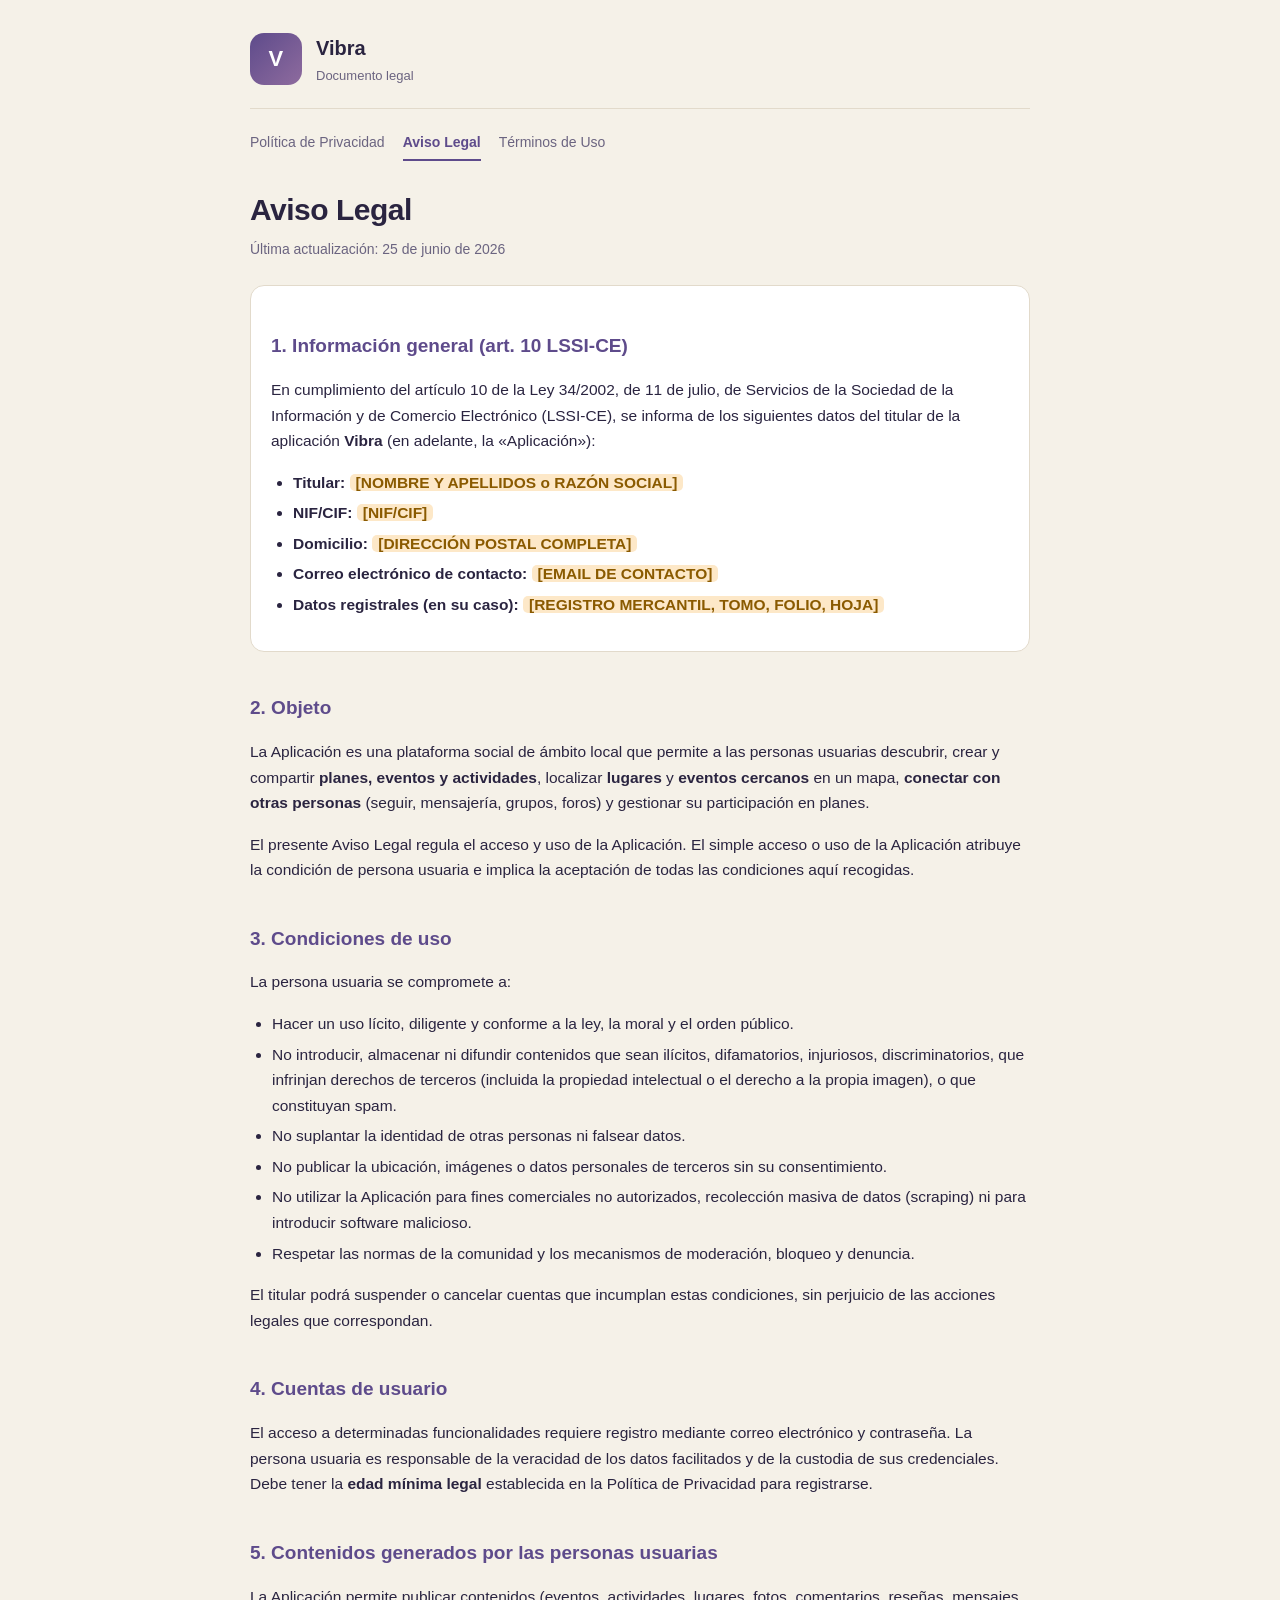
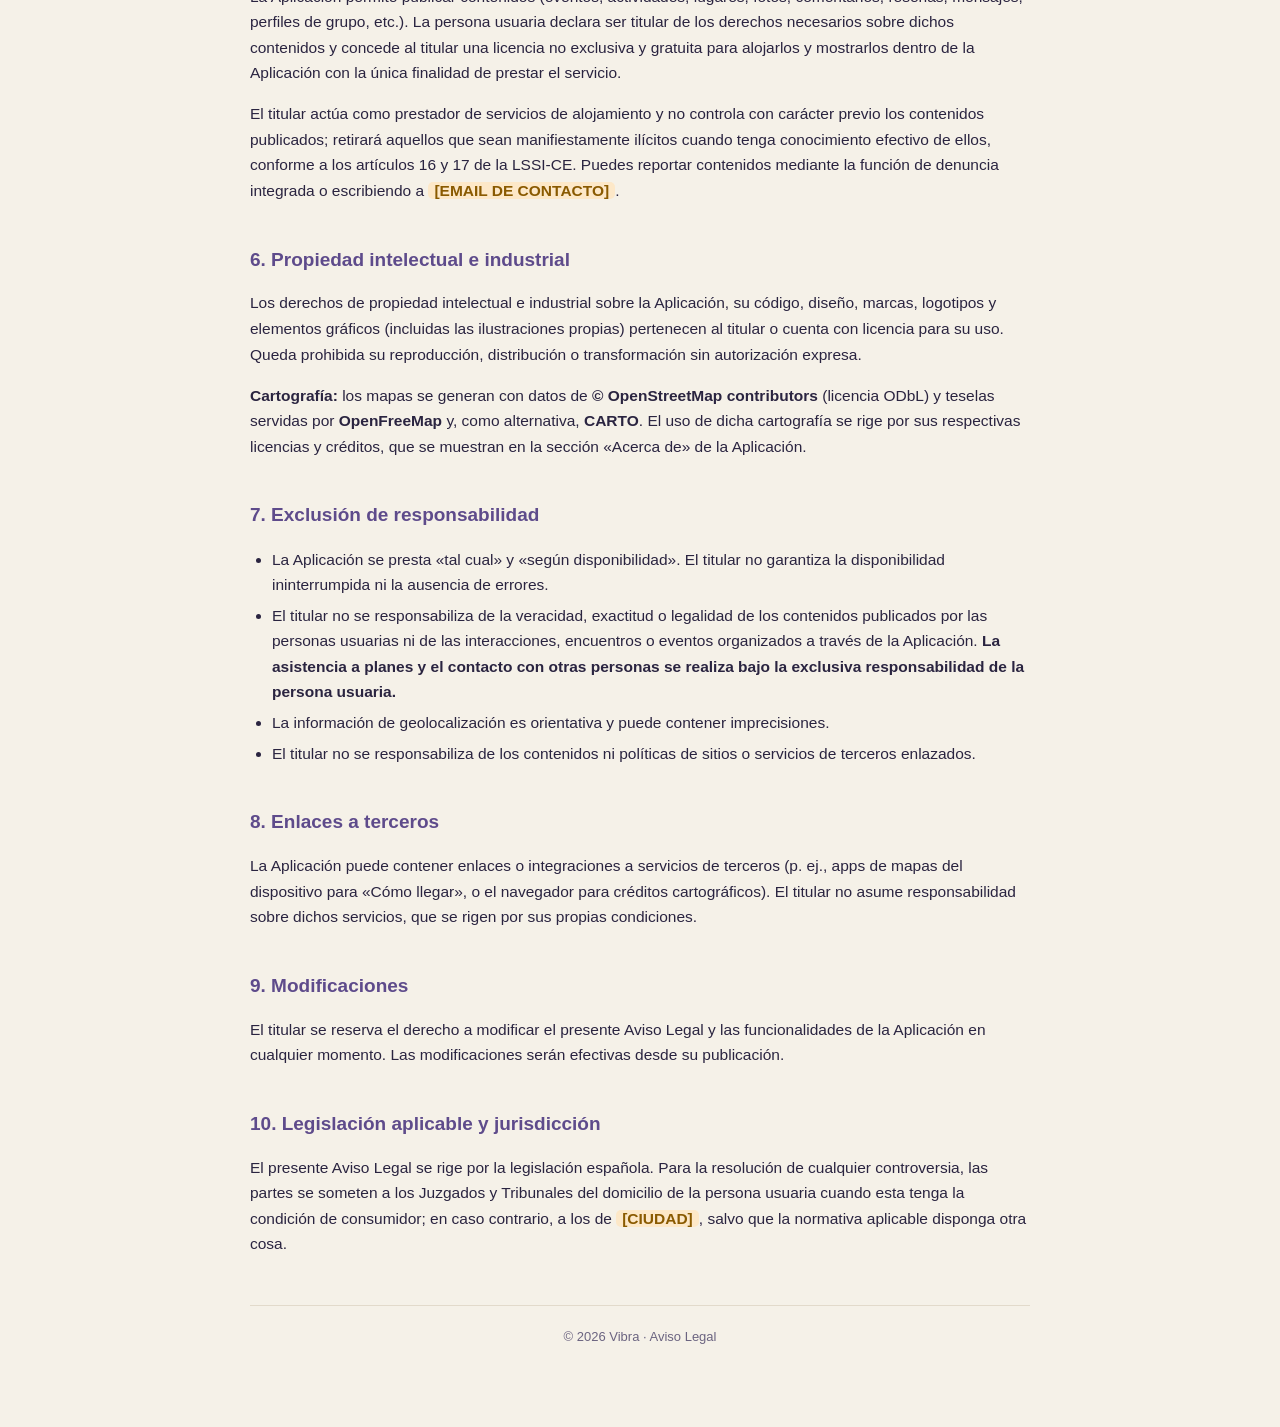
==== aviso-legal.html @ 25867aed "Add Aviso Legal and Términos pages; shared stylesheet + nav" ====
<!DOCTYPE html>
<html lang="es">
<head>
<meta charset="UTF-8">
<meta name="viewport" content="width=device-width, initial-scale=1.0">
<title>Aviso Legal · Vibra</title>
<meta name="description" content="Aviso Legal de la aplicación Vibra (LSSI-CE).">
<link rel="stylesheet" href="styles.css">
</head>
<body>
<div class="wrap">

  <header class="brand">
    <div class="logo">V</div>
    <div>
      <h1>Vibra</h1>
      <div class="sub">Documento legal</div>
    </div>
  </header>

  <nav class="nav">
    <a href="index.html">Política de Privacidad</a>
    <a href="aviso-legal.html" class="active">Aviso Legal</a>
    <a href="terminos.html">Términos de Uso</a>
  </nav>

  <h2 class="title">Aviso Legal</h2>
  <p class="updated">Última actualización: 25 de junio de 2026</p>

  <div class="card">
    <h3>1. Información general (art. 10 LSSI-CE)</h3>
    <p>En cumplimiento del artículo 10 de la Ley 34/2002, de 11 de julio, de Servicios de la Sociedad de la
    Información y de Comercio Electrónico (LSSI-CE), se informa de los siguientes datos del titular de la
    aplicación <strong>Vibra</strong> (en adelante, la «Aplicación»):</p>
    <ul>
      <li><strong>Titular:</strong> <span class="fill">[NOMBRE Y APELLIDOS o RAZÓN SOCIAL]</span></li>
      <li><strong>NIF/CIF:</strong> <span class="fill">[NIF/CIF]</span></li>
      <li><strong>Domicilio:</strong> <span class="fill">[DIRECCIÓN POSTAL COMPLETA]</span></li>
      <li><strong>Correo electrónico de contacto:</strong> <span class="fill">[EMAIL DE CONTACTO]</span></li>
      <li><strong>Datos registrales (en su caso):</strong> <span class="fill">[REGISTRO MERCANTIL, TOMO, FOLIO, HOJA]</span></li>
    </ul>
  </div>

  <h3>2. Objeto</h3>
  <p>La Aplicación es una plataforma social de ámbito local que permite a las personas usuarias descubrir,
  crear y compartir <strong>planes, eventos y actividades</strong>, localizar <strong>lugares</strong> y
  <strong>eventos cercanos</strong> en un mapa, <strong>conectar con otras personas</strong> (seguir,
  mensajería, grupos, foros) y gestionar su participación en planes.</p>
  <p>El presente Aviso Legal regula el acceso y uso de la Aplicación. El simple acceso o uso de la Aplicación
  atribuye la condición de persona usuaria e implica la aceptación de todas las condiciones aquí recogidas.</p>

  <h3>3. Condiciones de uso</h3>
  <p>La persona usuaria se compromete a:</p>
  <ul>
    <li>Hacer un uso lícito, diligente y conforme a la ley, la moral y el orden público.</li>
    <li>No introducir, almacenar ni difundir contenidos que sean ilícitos, difamatorios, injuriosos,
    discriminatorios, que infrinjan derechos de terceros (incluida la propiedad intelectual o el derecho a la
    propia imagen), o que constituyan spam.</li>
    <li>No suplantar la identidad de otras personas ni falsear datos.</li>
    <li>No publicar la ubicación, imágenes o datos personales de terceros sin su consentimiento.</li>
    <li>No utilizar la Aplicación para fines comerciales no autorizados, recolección masiva de datos
    (scraping) ni para introducir software malicioso.</li>
    <li>Respetar las normas de la comunidad y los mecanismos de moderación, bloqueo y denuncia.</li>
  </ul>
  <p>El titular podrá suspender o cancelar cuentas que incumplan estas condiciones, sin perjuicio de las
  acciones legales que correspondan.</p>

  <h3>4. Cuentas de usuario</h3>
  <p>El acceso a determinadas funcionalidades requiere registro mediante correo electrónico y contraseña. La
  persona usuaria es responsable de la veracidad de los datos facilitados y de la custodia de sus
  credenciales. Debe tener la <strong>edad mínima legal</strong> establecida en la Política de Privacidad
  para registrarse.</p>

  <h3>5. Contenidos generados por las personas usuarias</h3>
  <p>La Aplicación permite publicar contenidos (eventos, actividades, lugares, fotos, comentarios, reseñas,
  mensajes, perfiles de grupo, etc.). La persona usuaria declara ser titular de los derechos necesarios sobre
  dichos contenidos y concede al titular una licencia no exclusiva y gratuita para alojarlos y mostrarlos
  dentro de la Aplicación con la única finalidad de prestar el servicio.</p>
  <p>El titular actúa como prestador de servicios de alojamiento y no controla con carácter previo los
  contenidos publicados; retirará aquellos que sean manifiestamente ilícitos cuando tenga conocimiento
  efectivo de ellos, conforme a los artículos 16 y 17 de la LSSI-CE. Puedes reportar contenidos mediante la
  función de denuncia integrada o escribiendo a <span class="fill">[EMAIL DE CONTACTO]</span>.</p>

  <h3>6. Propiedad intelectual e industrial</h3>
  <p>Los derechos de propiedad intelectual e industrial sobre la Aplicación, su código, diseño, marcas,
  logotipos y elementos gráficos (incluidas las ilustraciones propias) pertenecen al titular o cuenta con
  licencia para su uso. Queda prohibida su reproducción, distribución o transformación sin autorización
  expresa.</p>
  <p><strong>Cartografía:</strong> los mapas se generan con datos de <strong>© OpenStreetMap
  contributors</strong> (licencia ODbL) y teselas servidas por <strong>OpenFreeMap</strong> y, como
  alternativa, <strong>CARTO</strong>. El uso de dicha cartografía se rige por sus respectivas licencias y
  créditos, que se muestran en la sección «Acerca de» de la Aplicación.</p>

  <h3>7. Exclusión de responsabilidad</h3>
  <ul>
    <li>La Aplicación se presta «tal cual» y «según disponibilidad». El titular no garantiza la disponibilidad
    ininterrumpida ni la ausencia de errores.</li>
    <li>El titular no se responsabiliza de la veracidad, exactitud o legalidad de los contenidos publicados
    por las personas usuarias ni de las interacciones, encuentros o eventos organizados a través de la
    Aplicación. <strong>La asistencia a planes y el contacto con otras personas se realiza bajo la exclusiva
    responsabilidad de la persona usuaria.</strong></li>
    <li>La información de geolocalización es orientativa y puede contener imprecisiones.</li>
    <li>El titular no se responsabiliza de los contenidos ni políticas de sitios o servicios de terceros
    enlazados.</li>
  </ul>

  <h3>8. Enlaces a terceros</h3>
  <p>La Aplicación puede contener enlaces o integraciones a servicios de terceros (p. ej., apps de mapas del
  dispositivo para «Cómo llegar», o el navegador para créditos cartográficos). El titular no asume
  responsabilidad sobre dichos servicios, que se rigen por sus propias condiciones.</p>

  <h3>9. Modificaciones</h3>
  <p>El titular se reserva el derecho a modificar el presente Aviso Legal y las funcionalidades de la
  Aplicación en cualquier momento. Las modificaciones serán efectivas desde su publicación.</p>

  <h3>10. Legislación aplicable y jurisdicción</h3>
  <p>El presente Aviso Legal se rige por la legislación española. Para la resolución de cualquier controversia,
  las partes se someten a los Juzgados y Tribunales del domicilio de la persona usuaria cuando esta tenga la
  condición de consumidor; en caso contrario, a los de <span class="fill">[CIUDAD]</span>, salvo que la
  normativa aplicable disponga otra cosa.</p>

  <footer>
    © 2026 Vibra · Aviso Legal
  </footer>

</div>
</body>
</html>
---- styles.css ----
:root {
  --cream: #F5F1E8;
  --ink: #2A2440;
  --violet: #5E4B8B;
  --muted: #6B6480;
  --line: #E2DACB;
  --card: #FFFFFF;
}
* { box-sizing: border-box; }
body {
  margin: 0;
  background: var(--cream);
  color: var(--ink);
  font-family: -apple-system, BlinkMacSystemFont, "Segoe UI", Roboto, Helvetica, Arial, sans-serif;
  line-height: 1.65;
  -webkit-font-smoothing: antialiased;
}
.wrap { max-width: 820px; margin: 0 auto; padding: 32px 20px 80px; }
header.brand {
  display: flex; align-items: center; gap: 14px;
  padding-bottom: 22px; margin-bottom: 8px;
  border-bottom: 1px solid var(--line);
}
.logo {
  width: 52px; height: 52px; border-radius: 14px; flex: none;
  background: linear-gradient(135deg, #5E4B8B, #8E6B9E);
  display: flex; align-items: center; justify-content: center;
  color: #fff; font-weight: 800; font-size: 22px; letter-spacing: .5px;
}
.brand h1 { font-size: 20px; margin: 0; }
.brand .sub { color: var(--muted); font-size: 13px; }
.nav {
  display: flex; gap: 18px; flex-wrap: wrap;
  margin: 18px 0 8px; font-size: 14px;
}
.nav a {
  color: var(--muted); text-decoration: none;
  padding: 4px 0; border-bottom: 2px solid transparent;
}
.nav a:hover { color: var(--violet); }
.nav a.active { color: var(--violet); border-bottom-color: var(--violet); font-weight: 700; }
h2.title { font-size: 30px; margin: 24px 0 4px; letter-spacing: -.5px; }
.updated { color: var(--muted); font-size: 14px; margin: 0 0 24px; }
h3 { color: var(--violet); font-size: 19px; margin: 34px 0 10px; padding-top: 6px; }
h4 { font-size: 16px; margin: 18px 0 6px; }
p, li { font-size: 15.5px; }
a { color: var(--violet); }
ul { padding-left: 22px; }
li { margin: 5px 0; }
table {
  width: 100%; border-collapse: collapse; margin: 14px 0;
  background: var(--card); border-radius: 12px; overflow: hidden;
  font-size: 14.5px;
}
th, td { text-align: left; padding: 10px 12px; border-bottom: 1px solid var(--line); vertical-align: top; }
th { background: #efe9dc; font-weight: 700; }
tr:last-child td { border-bottom: none; }
blockquote {
  margin: 16px 0; padding: 12px 16px;
  background: #fff; border-left: 4px solid var(--violet);
  border-radius: 8px; color: var(--muted); font-size: 14.5px;
}
.fill {
  background: #FDE8C8; color: #8a5a00; padding: 0 6px;
  border-radius: 5px; font-weight: 700; white-space: nowrap;
}
.card {
  background: var(--card); border: 1px solid var(--line);
  border-radius: 14px; padding: 4px 20px 18px; margin: 16px 0;
}
footer {
  margin-top: 48px; padding-top: 20px; border-top: 1px solid var(--line);
  color: var(--muted); font-size: 13px; text-align: center;
}
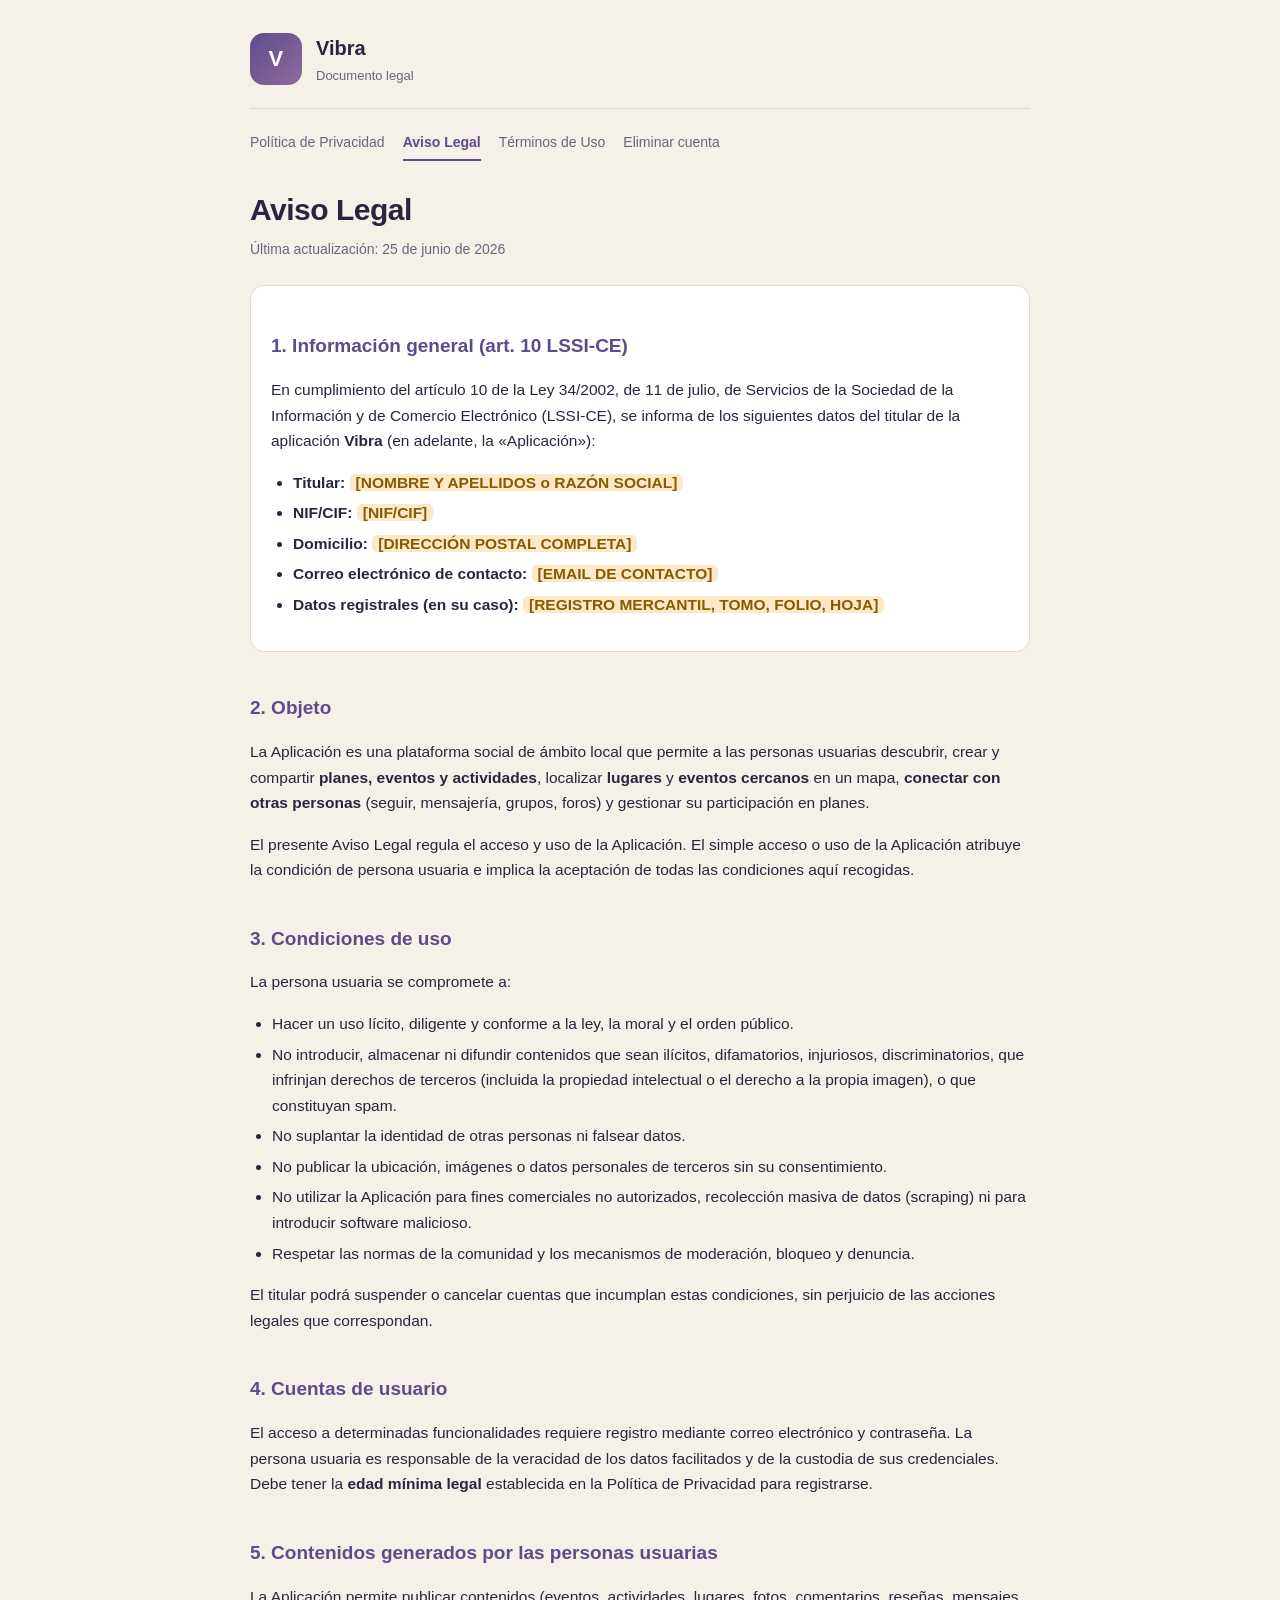
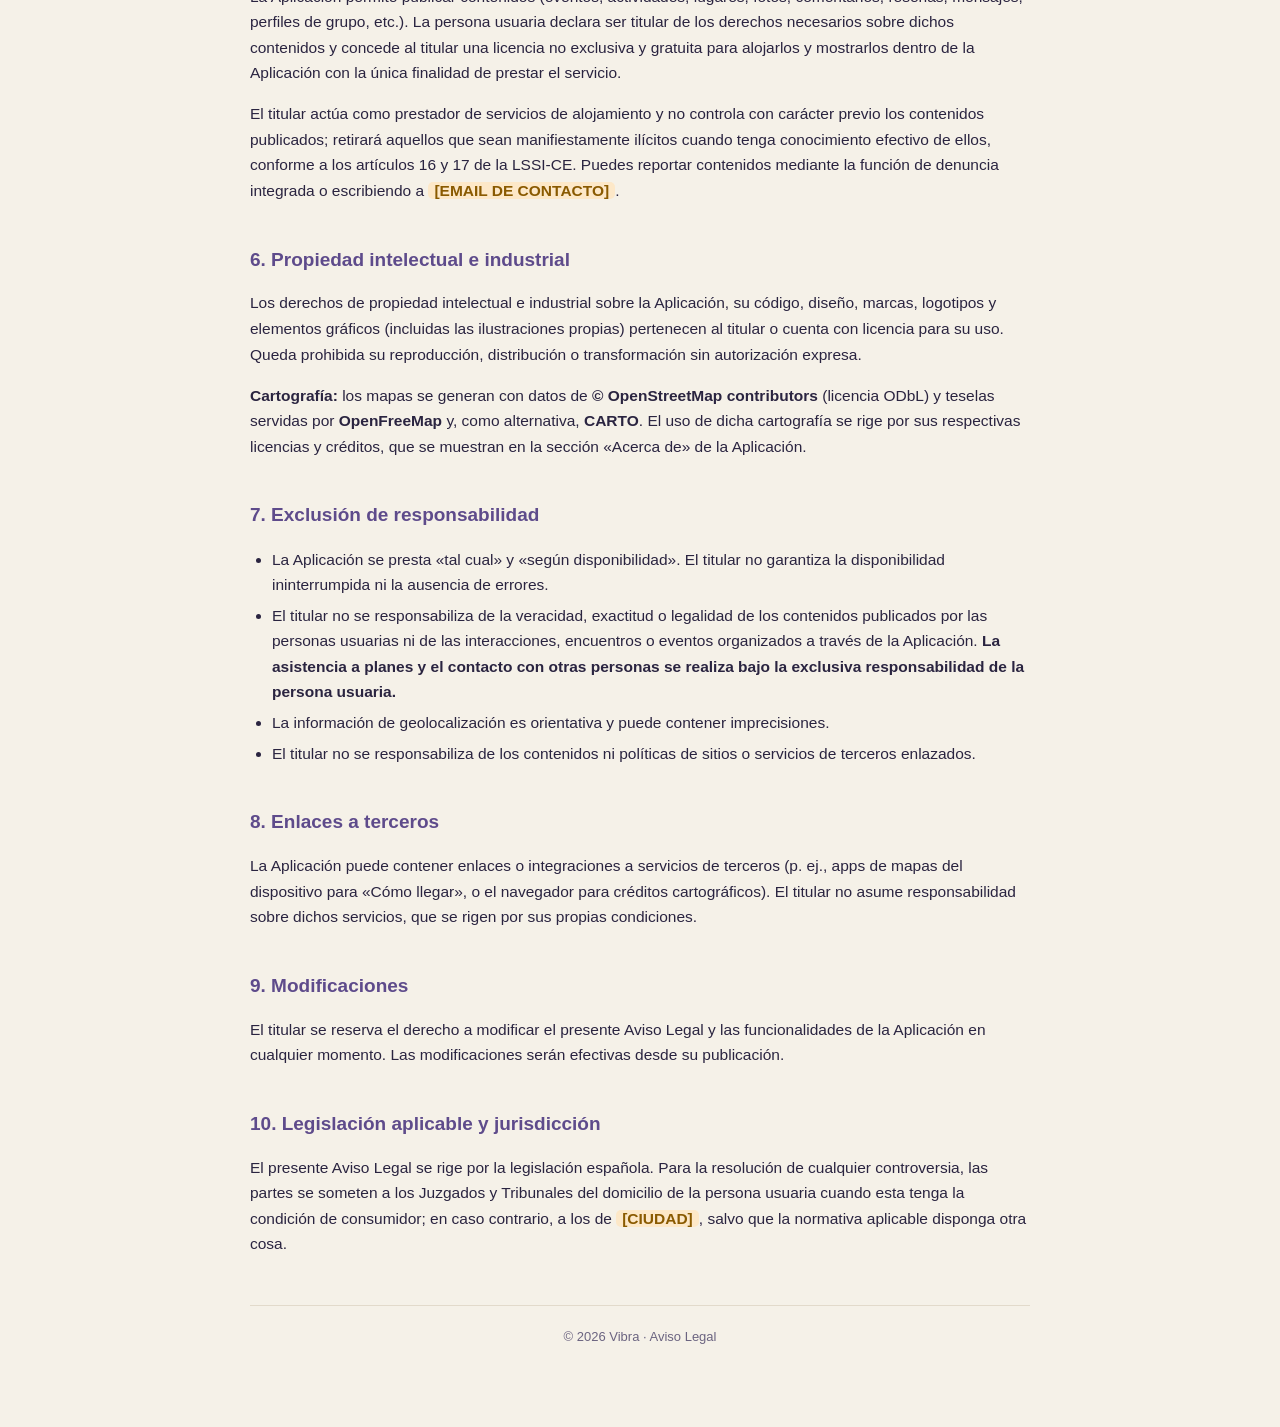
==== commit be58a5ae: "Add account & data deletion page; link in nav" ====
--- a/aviso-legal.html
+++ b/aviso-legal.html
@@ -22,6 +22,7 @@
     <a href="index.html">Política de Privacidad</a>
     <a href="aviso-legal.html" class="active">Aviso Legal</a>
     <a href="terminos.html">Términos de Uso</a>
+    <a href="eliminar-cuenta.html">Eliminar cuenta</a>
   </nav>
 
   <h2 class="title">Aviso Legal</h2>
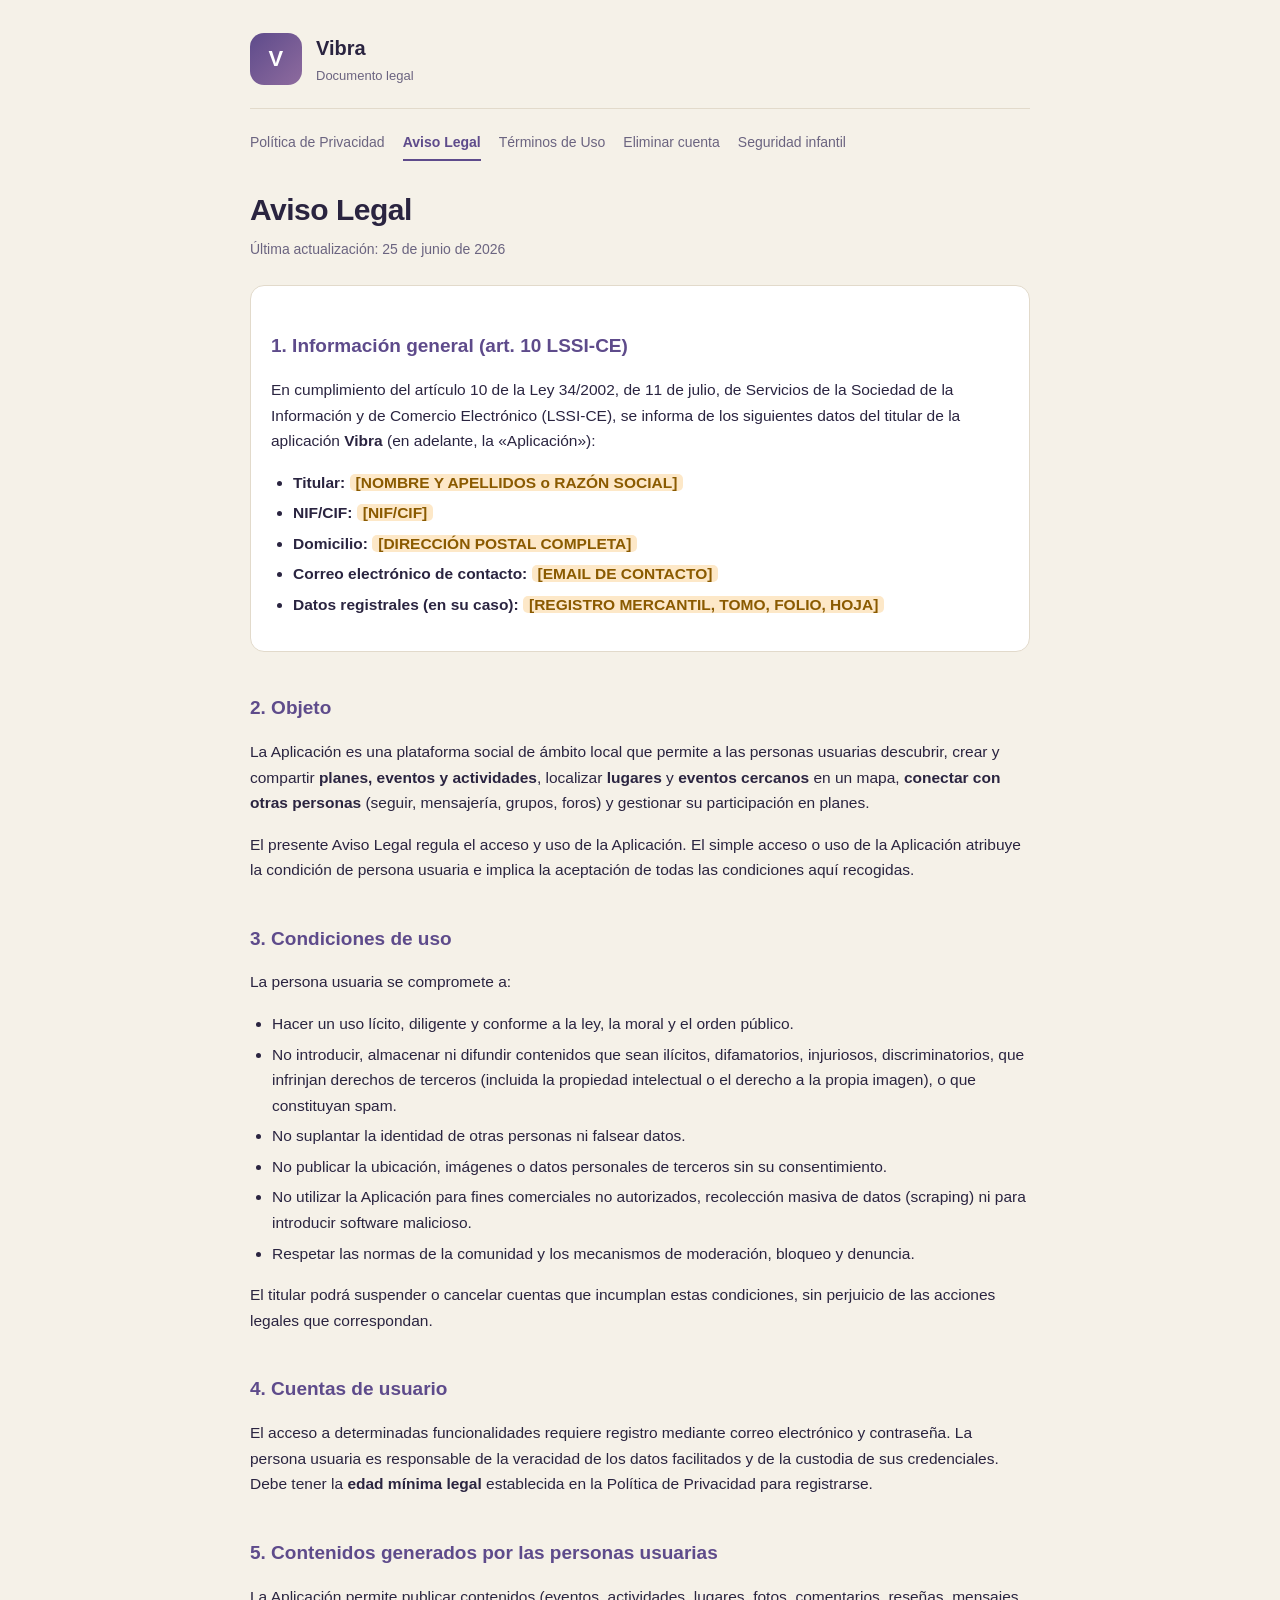
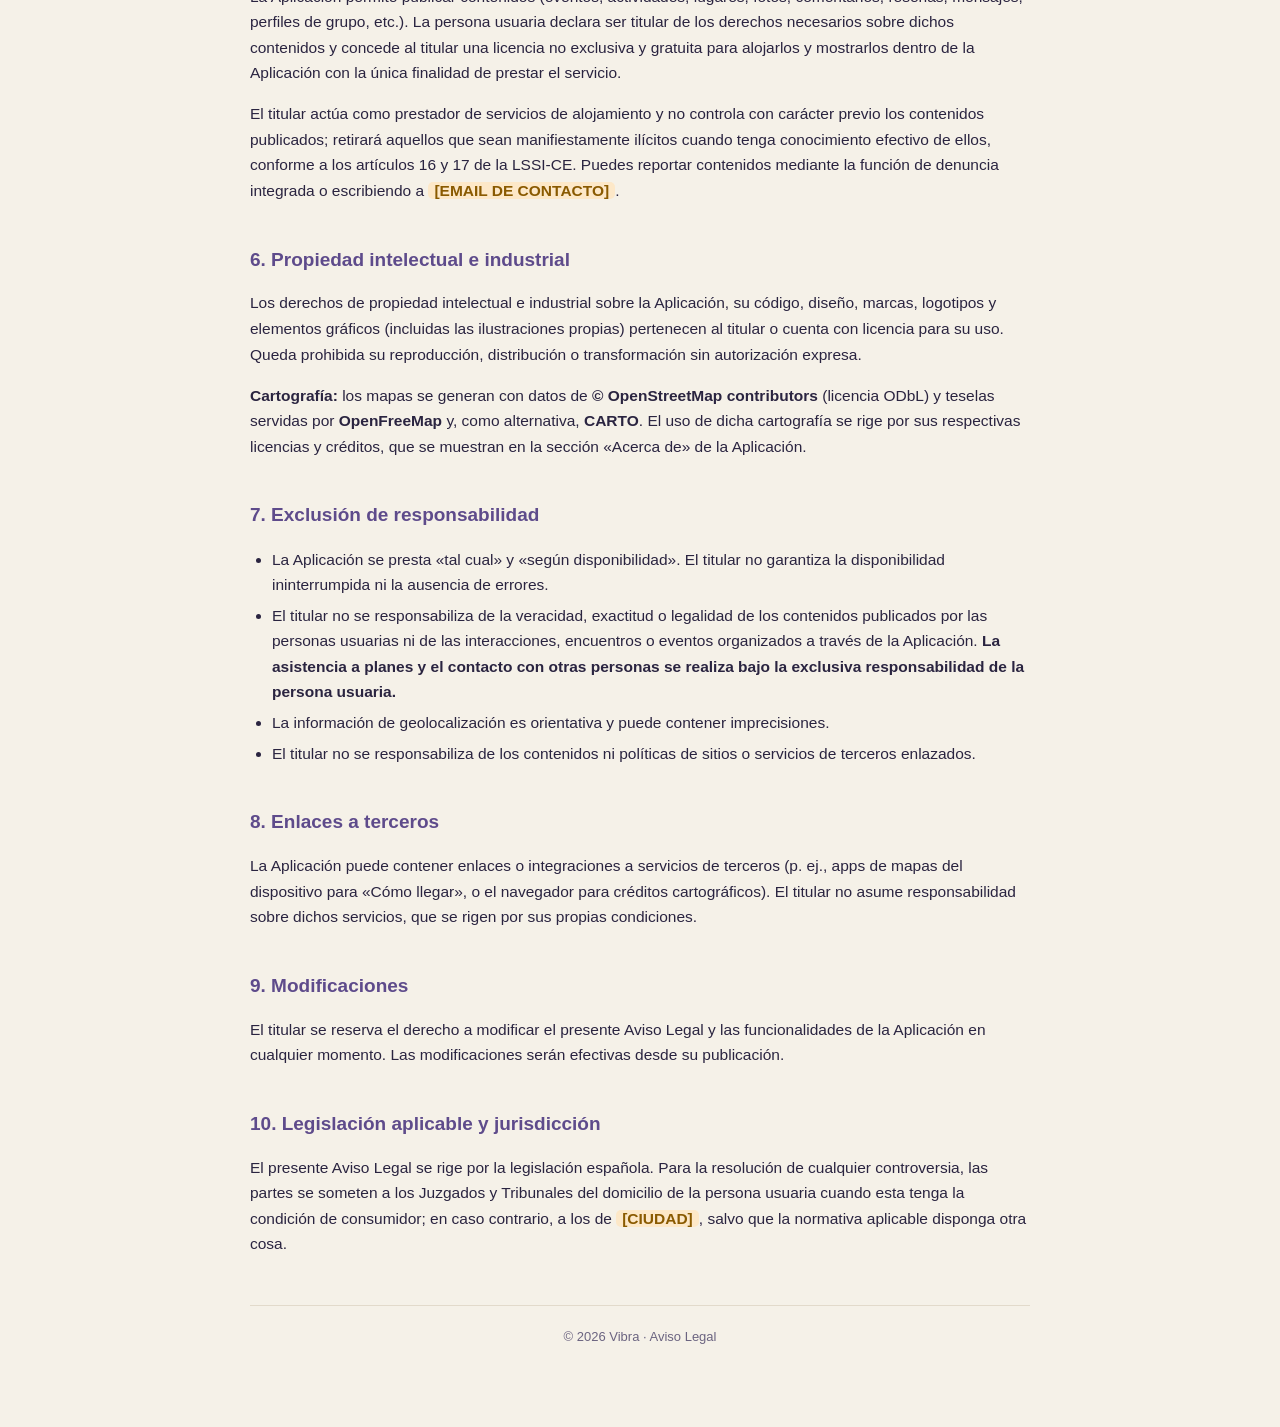
==== commit 5661d970: "Add child safety standards (EASI/CSAE) page; link in nav" ====
--- a/aviso-legal.html
+++ b/aviso-legal.html
@@ -23,6 +23,7 @@
     <a href="aviso-legal.html" class="active">Aviso Legal</a>
     <a href="terminos.html">Términos de Uso</a>
     <a href="eliminar-cuenta.html">Eliminar cuenta</a>
+    <a href="seguridad-infantil.html">Seguridad infantil</a>
   </nav>
 
   <h2 class="title">Aviso Legal</h2>
